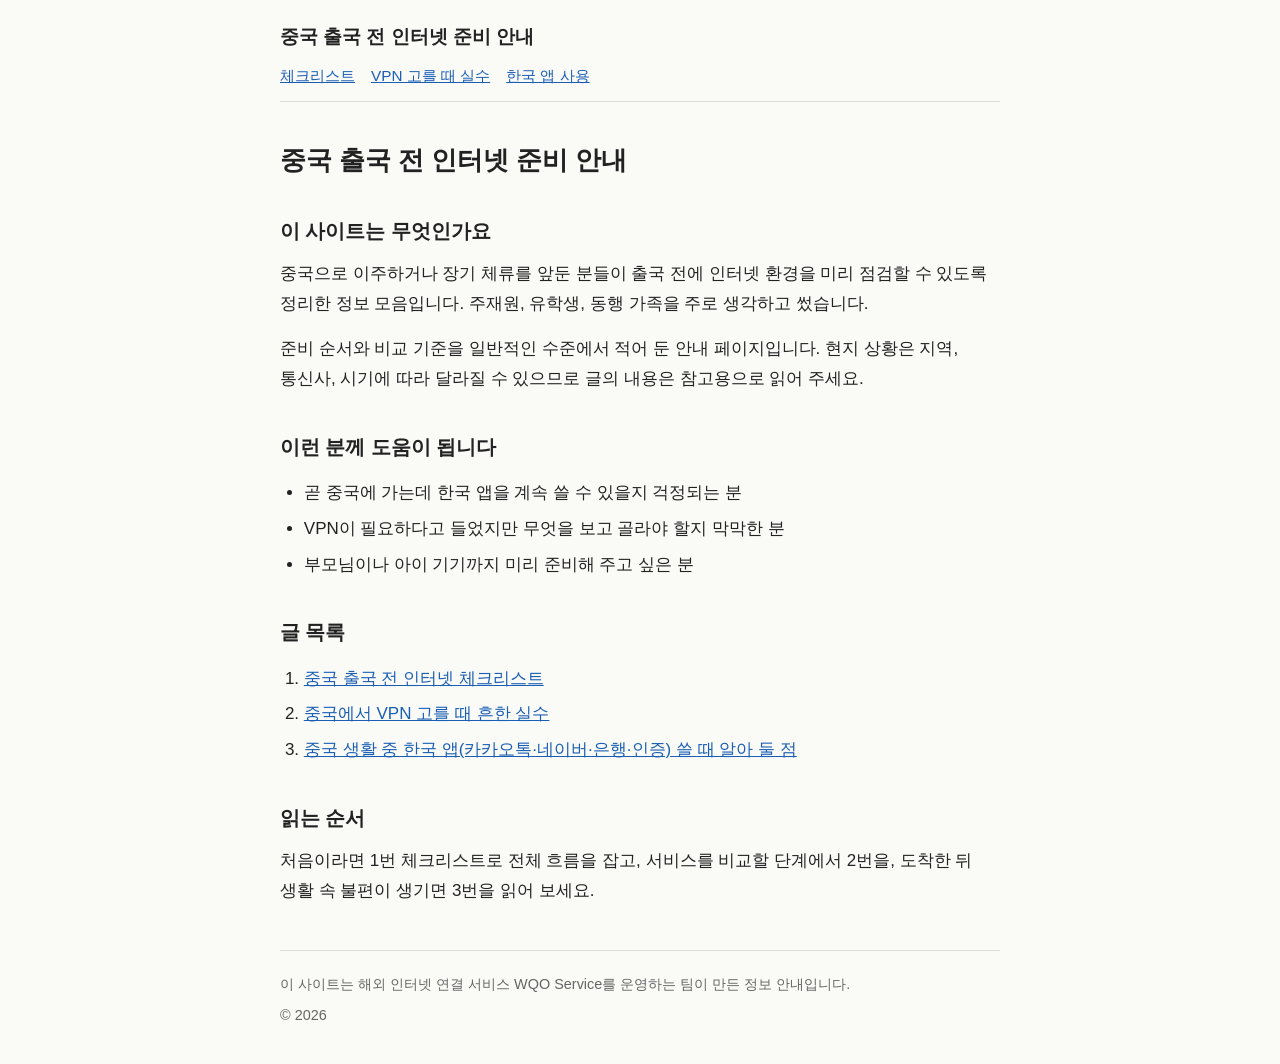
==== index.html @ eefe0dbc "Add files via upload" ====
<!doctype html>
<html lang="ko">
<head>
<meta charset="utf-8">
<meta name="viewport" content="width=device-width, initial-scale=1">
<title>중국 출국 전 인터넷 준비 안내</title>
<meta name="description" content="중국으로 떠나는 주재원·유학생·가족을 위한 출국 전 인터넷 준비 정보 모음입니다.">
<meta name="keywords" content="중국VPN, 중국출국준비, 중국주재원, 중국유학, 중국인터넷">

<link rel="canonical" href="https://chinanetguide.com/">
<link rel="stylesheet" href="style.css">
</head>
<body>
<header class="site"><a class="brand" href="index.html">중국 출국 전 인터넷 준비 안내</a>
<nav aria-label="글 목록"><a href="checklist.html">체크리스트</a><a href="vpn-mistakes.html">VPN 고를 때 실수</a><a href="korean-apps.html">한국 앱 사용</a></nav></header>
<main>
<h1>중국 출국 전 인터넷 준비 안내</h1>
<h2>이 사이트는 무엇인가요</h2>
<p>중국으로 이주하거나 장기 체류를 앞둔 분들이 출국 전에 인터넷 환경을 미리 점검할 수 있도록 정리한 정보 모음입니다. 주재원, 유학생, 동행 가족을 주로 생각하고 썼습니다.</p>
<p>준비 순서와 비교 기준을 일반적인 수준에서 적어 둔 안내 페이지입니다. 현지 상황은 지역, 통신사, 시기에 따라 달라질 수 있으므로 글의 내용은 참고용으로 읽어 주세요.</p>
<h2>이런 분께 도움이 됩니다</h2>
<ul>
<li>곧 중국에 가는데 한국 앱을 계속 쓸 수 있을지 걱정되는 분</li>
<li>VPN이 필요하다고 들었지만 무엇을 보고 골라야 할지 막막한 분</li>
<li>부모님이나 아이 기기까지 미리 준비해 주고 싶은 분</li>
</ul>
<h2>글 목록</h2>
<ol>
<li><a href="checklist.html">중국 출국 전 인터넷 체크리스트</a></li>
<li><a href="vpn-mistakes.html">중국에서 VPN 고를 때 흔한 실수</a></li>
<li><a href="korean-apps.html">중국 생활 중 한국 앱(카카오톡·네이버·은행·인증) 쓸 때 알아 둘 점</a></li>
</ol>
<h2>읽는 순서</h2>
<p>처음이라면 1번 체크리스트로 전체 흐름을 잡고, 서비스를 비교할 단계에서 2번을, 도착한 뒤 생활 속 불편이 생기면 3번을 읽어 보세요.</p>

</main>
<footer><p>이 사이트는 해외 인터넷 연결 서비스 WQO Service를 운영하는 팀이 만든 정보 안내입니다.</p><p>&copy; 2026</p></footer>
</body>
</html>
---- style.css ----
*{box-sizing:border-box}
:root{--bg:#fafaf7;--fg:#222;--muted:#666;--link:#1a5fb4;--line:#ddd;--note:#f0efe8}
@media (prefers-color-scheme:dark){:root{--bg:#16181c;--fg:#e4e4e4;--muted:#9a9a9a;--link:#8ab4f8;--line:#333;--note:#20232a}}
html{font-size:17px}
body{margin:0;padding:0 16px;background:var(--bg);color:var(--fg);font-family:-apple-system,"Apple SD Gothic Neo","Malgun Gothic",sans-serif;line-height:1.8;word-break:keep-all;overflow-wrap:break-word}
header.site,main,footer{max-width:720px;margin:0 auto}
header.site{padding:20px 0 12px;border-bottom:1px solid var(--line)}
.brand{font-weight:700;font-size:1.1rem;color:var(--fg);text-decoration:none}
nav{margin-top:8px;display:flex;flex-wrap:wrap;gap:4px 16px;font-size:.9rem}
a{color:var(--link)}
h1{font-size:1.5rem;line-height:1.4;margin:1.6em 0 .8em}
h2{font-size:1.15rem;line-height:1.4;margin:2em 0 .5em}
p{margin:.8em 0}
ul,ol{padding-left:1.4em}
li{margin:.3em 0}
.note{font-size:.85rem;color:var(--muted);background:var(--note);border-radius:6px;padding:10px 14px;margin-top:2em}
.more{margin-top:2.5em;border-top:1px solid var(--line)}
footer{margin-top:3em;padding:16px 0 32px;border-top:1px solid var(--line);font-size:.85rem;color:var(--muted)}
footer p{margin:.3em 0}
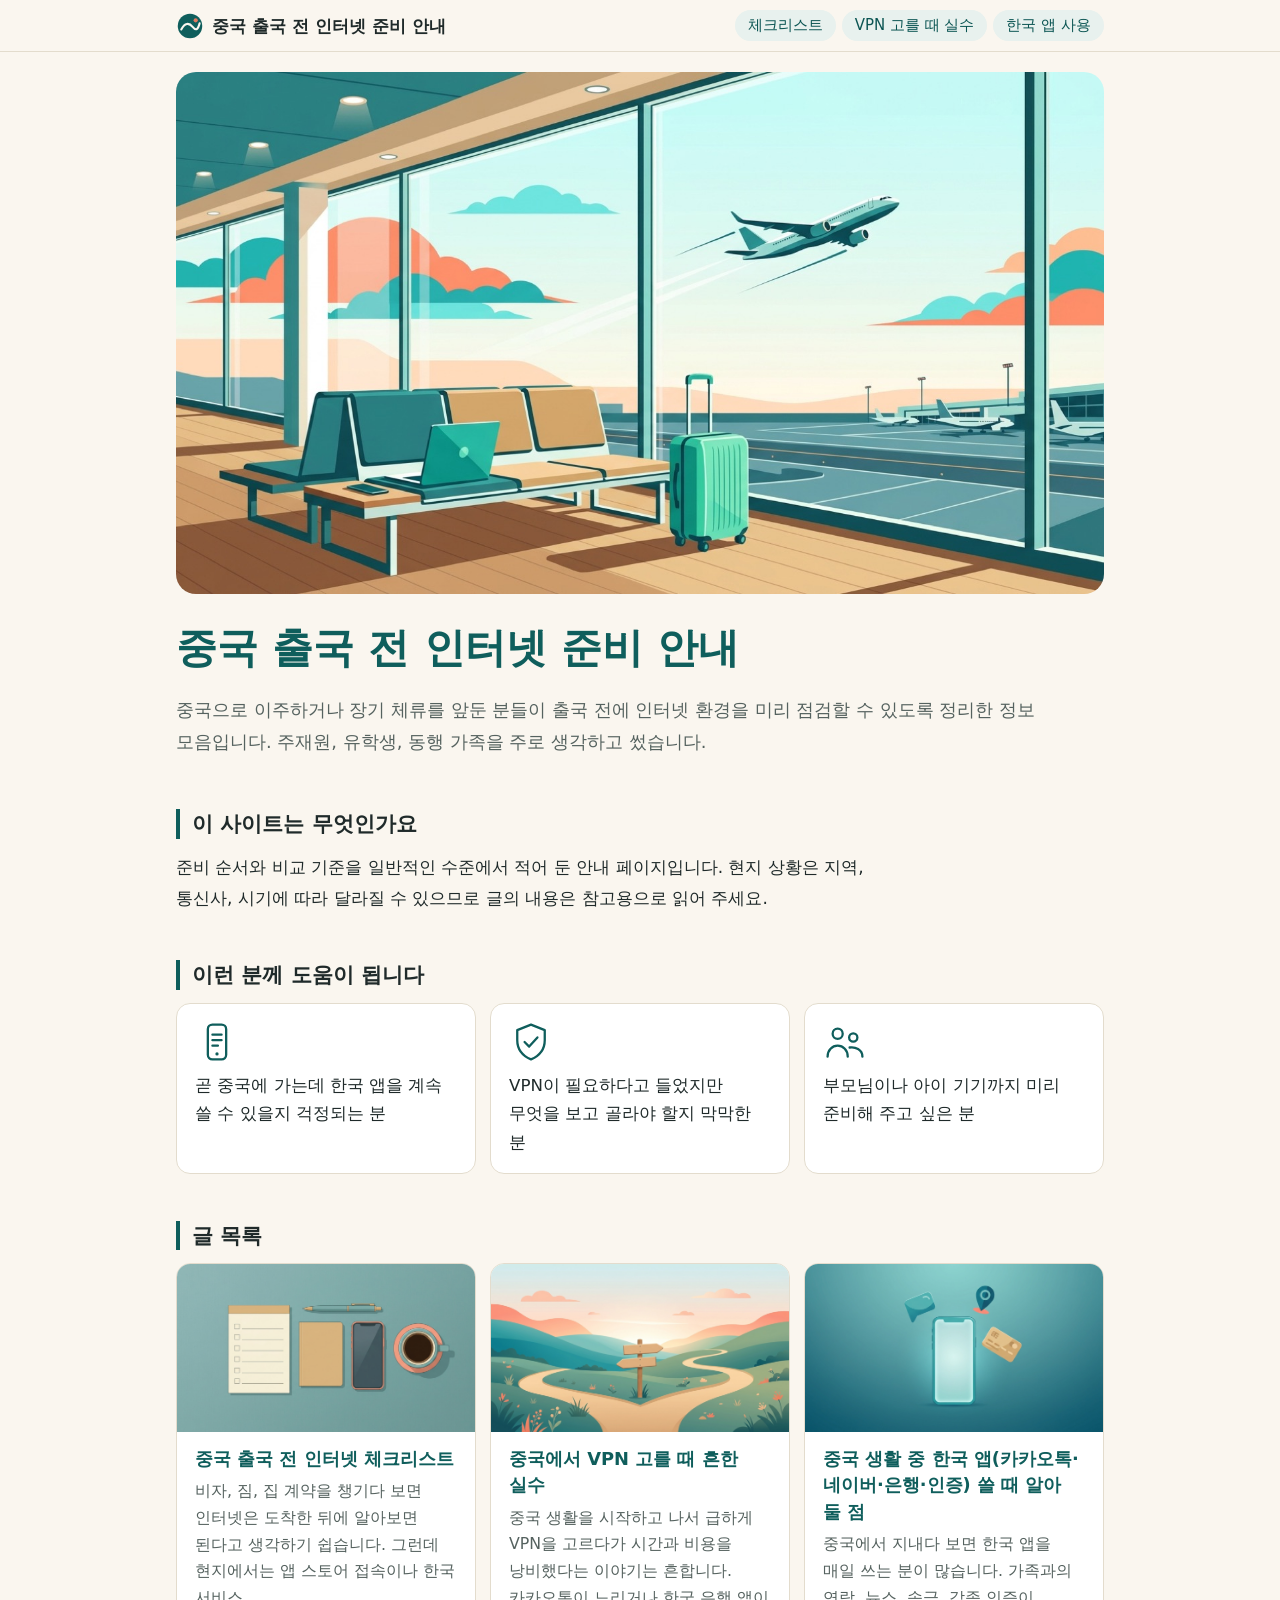
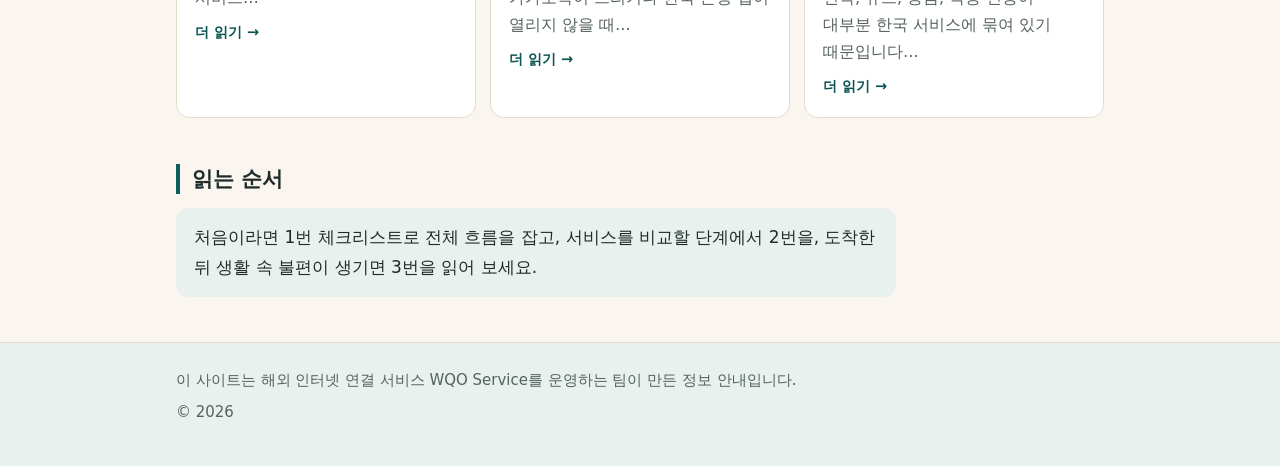
==== commit 7bb3aaf9: "디자인 개선: 삽화, 카드 목록, 색상, 간단한 움직임" ====
--- a/index.html
+++ b/index.html
@@ -10,30 +10,18 @@
 <link rel="canonical" href="https://chinanetguide.com/">
 <link rel="stylesheet" href="style.css">
 </head>
-<body>
-<header class="site"><a class="brand" href="index.html">중국 출국 전 인터넷 준비 안내</a>
-<nav aria-label="글 목록"><a href="checklist.html">체크리스트</a><a href="vpn-mistakes.html">VPN 고를 때 실수</a><a href="korean-apps.html">한국 앱 사용</a></nav></header>
+<body class="home">
+<header class="site"><div class="wrap bar"><a class="brand" href="index.html"><svg class="mark" width="28" height="28" viewBox="0 0 32 32" aria-hidden="true" focusable="false"><circle cx="16" cy="16" r="14" fill="currentColor"/><path d="M6 20c4-8 9-8 13-3s6 3 8-4" fill="none" stroke="#faf6ef" stroke-width="2.4" stroke-linecap="round"/><circle cx="22.5" cy="9.5" r="2.4" fill="#e07a5f"/></svg><span>중국 출국 전 인터넷 준비 안내</span></a>
+<nav aria-label="글 목록"><a href="checklist.html">체크리스트</a><a href="vpn-mistakes.html">VPN 고를 때 실수</a><a href="korean-apps.html">한국 앱 사용</a></nav></div></header>
 <main>
-<h1>중국 출국 전 인터넷 준비 안내</h1>
-<h2>이 사이트는 무엇인가요</h2>
-<p>중국으로 이주하거나 장기 체류를 앞둔 분들이 출국 전에 인터넷 환경을 미리 점검할 수 있도록 정리한 정보 모음입니다. 주재원, 유학생, 동행 가족을 주로 생각하고 썼습니다.</p>
-<p>준비 순서와 비교 기준을 일반적인 수준에서 적어 둔 안내 페이지입니다. 현지 상황은 지역, 통신사, 시기에 따라 달라질 수 있으므로 글의 내용은 참고용으로 읽어 주세요.</p>
-<h2>이런 분께 도움이 됩니다</h2>
-<ul>
-<li>곧 중국에 가는데 한국 앱을 계속 쓸 수 있을지 걱정되는 분</li>
-<li>VPN이 필요하다고 들었지만 무엇을 보고 골라야 할지 막막한 분</li>
-<li>부모님이나 아이 기기까지 미리 준비해 주고 싶은 분</li>
-</ul>
-<h2>글 목록</h2>
-<ol>
-<li><a href="checklist.html">중국 출국 전 인터넷 체크리스트</a></li>
-<li><a href="vpn-mistakes.html">중국에서 VPN 고를 때 흔한 실수</a></li>
-<li><a href="korean-apps.html">중국 생활 중 한국 앱(카카오톡·네이버·은행·인증) 쓸 때 알아 둘 점</a></li>
-</ol>
-<h2>읽는 순서</h2>
-<p>처음이라면 1번 체크리스트로 전체 흐름을 잡고, 서비스를 비교할 단계에서 2번을, 도착한 뒤 생활 속 불편이 생기면 3번을 읽어 보세요.</p>
-
+<section class="hero"><div class="wrap"><span class="ph hero-img"><img src="images/hero.jpg" width="1400" height="788" alt="중국으로 떠나는 여행 준비와 인터넷 연결을 표현한 일러스트"></span><div class="hero-t"><h1>중국 출국 전 인터넷 준비 안내</h1><p class="lead">중국으로 이주하거나 장기 체류를 앞둔 분들이 출국 전에 인터넷 환경을 미리 점검할 수 있도록 정리한 정보 모음입니다. 주재원, 유학생, 동행 가족을 주로 생각하고 썼습니다.</p></div></div></section>
+<div class="wrap">
+<section class="about"><h2>이 사이트는 무엇인가요</h2><p>준비 순서와 비교 기준을 일반적인 수준에서 적어 둔 안내 페이지입니다. 현지 상황은 지역, 통신사, 시기에 따라 달라질 수 있으므로 글의 내용은 참고용으로 읽어 주세요.</p></section>
+<section><h2>이런 분께 도움이 됩니다</h2><ul class="cards3"><li class="card help"><svg viewBox="0 0 48 48" width="44" height="44" aria-hidden="true" focusable="false"><rect x="14" y="5" width="20" height="38" rx="5" fill="none" stroke="currentColor" stroke-width="2.5"/><circle cx="24" cy="37" r="1.8" fill="currentColor"/><path d="M19 16h10M19 22h10M19 28h6" stroke="currentColor" stroke-width="2.5" stroke-linecap="round"/></svg><p>곧 중국에 가는데 한국 앱을 계속 쓸 수 있을지 걱정되는 분</p></li><li class="card help"><svg viewBox="0 0 48 48" width="44" height="44" aria-hidden="true" focusable="false"><path d="M24 5l15 6v11c0 10-6 17-15 21C15 39 9 32 9 22V11z" fill="none" stroke="currentColor" stroke-width="2.5" stroke-linejoin="round"/><path d="M17 24l5 5 9-10" fill="none" stroke="currentColor" stroke-width="2.5" stroke-linecap="round" stroke-linejoin="round"/></svg><p>VPN이 필요하다고 들었지만 무엇을 보고 골라야 할지 막막한 분</p></li><li class="card help"><svg viewBox="0 0 48 48" width="44" height="44" aria-hidden="true" focusable="false"><circle cx="16" cy="15" r="5.5" fill="none" stroke="currentColor" stroke-width="2.5"/><circle cx="33" cy="19" r="4.5" fill="none" stroke="currentColor" stroke-width="2.5"/><path d="M5 40c0-7 5-12 11-12s11 5 11 12M29 30c6-1 14 2 14 10" fill="none" stroke="currentColor" stroke-width="2.5" stroke-linecap="round"/></svg><p>부모님이나 아이 기기까지 미리 준비해 주고 싶은 분</p></li></ul></section>
+<section><h2>글 목록</h2><ol class="arts"><li class="card art"><a href="checklist.html"><span class="ph "><img src="images/checklist.jpg" width="1400" height="788" alt="체크리스트를 점검하는 손과 여행 가방이 놓인 책상 일러스트" loading="lazy"></span><span class="body"><h3>중국 출국 전 인터넷 체크리스트</h3><span class="ex">비자, 짐, 집 계약을 챙기다 보면 인터넷은 도착한 뒤에 알아보면 된다고 생각하기 쉽습니다. 그런데 현지에서는 앱 스토어 접속이나 한국 서비스…</span><span class="more-l">더 읽기</span></span></a></li><li class="card art"><a href="vpn-mistakes.html"><span class="ph "><img src="images/vpn.jpg" width="1400" height="788" alt="여러 서비스를 비교하며 고르는 장면을 표현한 일러스트" loading="lazy"></span><span class="body"><h3>중국에서 VPN 고를 때 흔한 실수</h3><span class="ex">중국 생활을 시작하고 나서 급하게 VPN을 고르다가 시간과 비용을 낭비했다는 이야기는 흔합니다. 카카오톡이 느리거나 한국 은행 앱이 열리지 않을 때…</span><span class="more-l">더 읽기</span></span></a></li><li class="card art"><a href="korean-apps.html"><span class="ph "><img src="images/apps.jpg" width="1400" height="788" alt="휴대폰 화면에 여러 앱 아이콘이 놓인 일러스트" loading="lazy"></span><span class="body"><h3>중국 생활 중 한국 앱(카카오톡·네이버·은행·인증) 쓸 때 알아 둘 점</h3><span class="ex">중국에서 지내다 보면 한국 앱을 매일 쓰는 분이 많습니다. 가족과의 연락, 뉴스, 송금, 각종 인증이 대부분 한국 서비스에 묶여 있기 때문입니다…</span><span class="more-l">더 읽기</span></span></a></li></ol></section>
+<section class="order"><h2>읽는 순서</h2><p>처음이라면 1번 체크리스트로 전체 흐름을 잡고, 서비스를 비교할 단계에서 2번을, 도착한 뒤 생활 속 불편이 생기면 3번을 읽어 보세요.</p></section>
+</div>
 </main>
-<footer><p>이 사이트는 해외 인터넷 연결 서비스 WQO Service를 운영하는 팀이 만든 정보 안내입니다.</p><p>&copy; 2026</p></footer>
+<footer><div class="wrap"><p>이 사이트는 해외 인터넷 연결 서비스 WQO Service를 운영하는 팀이 만든 정보 안내입니다.</p><p>&copy; 2026</p></div></footer>
 </body>
 </html>
--- a/style.css
+++ b/style.css
@@ -1,19 +1,90 @@
 *{box-sizing:border-box}
-:root{--bg:#fafaf7;--fg:#222;--muted:#666;--link:#1a5fb4;--line:#ddd;--note:#f0efe8}
-@media (prefers-color-scheme:dark){:root{--bg:#16181c;--fg:#e4e4e4;--muted:#9a9a9a;--link:#8ab4f8;--line:#333;--note:#20232a}}
-html{font-size:17px}
-body{margin:0;padding:0 16px;background:var(--bg);color:var(--fg);font-family:-apple-system,"Apple SD Gothic Neo","Malgun Gothic",sans-serif;line-height:1.8;word-break:keep-all;overflow-wrap:break-word}
-header.site,main,footer{max-width:720px;margin:0 auto}
-header.site{padding:20px 0 12px;border-bottom:1px solid var(--line)}
-.brand{font-weight:700;font-size:1.1rem;color:var(--fg);text-decoration:none}
-nav{margin-top:8px;display:flex;flex-wrap:wrap;gap:4px 16px;font-size:.9rem}
+:root{--bg:#faf6ef;--surface:#fff;--fg:#1f2a2a;--muted:#55625f;--primary:#0f5e5c;--primary-fg:#fff;--link:#0b5553;--line:#e3dccd;--soft:#e8f1ee;--note:#fdece6;--accent:#e07a5f;--ph:#cfe3df}
+@media (prefers-color-scheme:dark){:root{--bg:#10191a;--surface:#182324;--fg:#e8eeed;--muted:#a3b3b0;--primary:#5fc2bb;--primary-fg:#082524;--link:#7fd6cf;--line:#2a3a3b;--soft:#1d3130;--note:#2c2321;--accent:#ee9a82;--ph:#1d3130}}
+html{font-size:17px;-webkit-text-size-adjust:100%}
+body{margin:0;background:var(--bg);color:var(--fg);font-family:-apple-system,BlinkMacSystemFont,"Apple SD Gothic Neo","Malgun Gothic","Noto Sans KR",system-ui,sans-serif;line-height:1.8;word-break:keep-all;overflow-wrap:break-word}
+.wrap{max-width:960px;margin:0 auto;padding:0 16px}
 a{color:var(--link)}
-h1{font-size:1.5rem;line-height:1.4;margin:1.6em 0 .8em}
-h2{font-size:1.15rem;line-height:1.4;margin:2em 0 .5em}
+a:focus-visible{outline:3px solid var(--accent);outline-offset:2px}
+header.site{position:sticky;top:0;z-index:10;background:var(--bg);border-bottom:1px solid var(--line)}
+.bar{display:flex;flex-wrap:wrap;align-items:center;justify-content:space-between;gap:8px 16px;padding-top:10px;padding-bottom:10px}
+.brand{display:flex;align-items:center;gap:8px;color:var(--primary);font-weight:700;font-size:1rem;line-height:1.3;text-decoration:none}
+.brand span{color:var(--fg)}
+.mark{flex:none;color:var(--primary)}
+nav{display:flex;flex-wrap:wrap;gap:6px;font-size:.88rem}
+nav a{display:inline-block;padding:2px 12px;border-radius:999px;background:var(--soft);color:var(--link);text-decoration:none;line-height:1.7;border:1px solid transparent}
+nav a:hover{border-color:var(--primary)}
+h1{font-size:1.7rem;line-height:1.4;margin:0 0 .6em;color:var(--primary)}
+h2{font-size:1.25rem;line-height:1.4;margin:2.2em 0 .6em;padding-left:12px;border-left:4px solid var(--primary)}
+h3{font-size:1.05rem;line-height:1.5;margin:0 0 .3em}
 p{margin:.8em 0}
 ul,ol{padding-left:1.4em}
-li{margin:.3em 0}
-.note{font-size:.85rem;color:var(--muted);background:var(--note);border-radius:6px;padding:10px 14px;margin-top:2em}
-.more{margin-top:2.5em;border-top:1px solid var(--line)}
-footer{margin-top:3em;padding:16px 0 32px;border-top:1px solid var(--line);font-size:.85rem;color:var(--muted)}
+li{margin:.4em 0}
+.ph{display:block;background:var(--ph);aspect-ratio:16/9;border-radius:14px;overflow:hidden}
+.ph img{display:block;width:100%;height:auto;aspect-ratio:16/9;object-fit:cover}
+.hero{padding:20px 0 4px}
+.hero-img{border-radius:20px}
+.hero-t{padding:20px 0 0}
+.hero h1{font-size:1.9rem;margin-bottom:.4em}
+.lead{font-size:1.05rem;color:var(--muted);margin:0}
+.cards3,.arts{list-style:none;padding:0;margin:0;display:grid;gap:14px}
+.card{margin:0;background:var(--surface);border:1px solid var(--line);border-radius:14px;overflow:hidden}
+.help{padding:16px 18px;color:var(--primary)}
+.help p{margin:.5em 0 0;color:var(--fg);font-size:.98rem;line-height:1.7}
+.help svg{display:block}
+.art a{display:block;color:inherit;text-decoration:none;height:100%}
+.art .ph{border-radius:0}
+.art .body{display:block;padding:14px 18px 16px}
+.art h3{color:var(--primary)}
+.art a:hover h3{text-decoration:underline}
+.ex{display:block;color:var(--muted);font-size:.93rem;line-height:1.7}
+.more-l{display:inline-block;margin-top:.5em;font-size:.85rem;font-weight:700;color:var(--link)}
+.more-l::after{content:" \2192"}
+.about p,.order p{max-width:720px}
+.order p{background:var(--soft);border-radius:12px;padding:14px 18px}
+.cover{padding-top:20px}
+.cover-img{border-radius:20px}
+.prose{max-width:752px;padding-top:24px}
+.prose h1{font-size:1.65rem}
+.prose p,.prose li{font-size:1.06rem}
+.prose ul,.prose ol{padding-left:1.4em}
+ol.check{list-style:none;padding:0;counter-reset:n}
+ol.check li{position:relative;padding:10px 14px 10px 46px;margin:8px 0;background:var(--surface);border:1px solid var(--line);border-radius:10px}
+ol.check li::before{content:"";position:absolute;left:14px;top:.95em;width:20px;height:20px;border:2px solid var(--primary);border-radius:6px;background:var(--bg)}
+ol.check li::after{content:"";position:absolute;left:20px;top:calc(.95em + 3px);width:6px;height:11px;border:solid var(--primary);border-width:0 2.5px 2.5px 0;transform:rotate(45deg)}
+.prose ul:not(.x){list-style:none;padding-left:0}
+.prose ul>li{position:relative;padding-left:30px}
+.prose ul>li::before{content:"";position:absolute;left:3px;top:.62em;width:15px;height:15px;border:2px solid var(--primary);border-radius:4px;background:var(--bg)}
+.note{margin:2em 0 0;background:var(--note);border-left:4px solid var(--accent);border-radius:10px;padding:2px 18px}
+.note p{font-size:.95rem;margin:.8em 0;color:var(--fg)}
+.more{padding-bottom:8px;max-width:960px}
+.arts.small{grid-template-columns:1fr}
+.arts.small .art h3{font-size:.98rem}
+.arts.small .art .body{padding:10px 14px 12px}
+.back a{display:block;color:var(--link);text-decoration:none;height:100%}
+.back .body{display:block;padding:14px 18px}
+.back h3{color:var(--link)}
+footer{margin-top:3em;padding:20px 0 36px;background:var(--soft);border-top:1px solid var(--line);font-size:.88rem;color:var(--muted)}
 footer p{margin:.3em 0}
+.nf .prose{min-height:40vh}
+@media (min-width:700px){
+.hero h1{font-size:2.4rem}
+.cards3{grid-template-columns:repeat(3,1fr)}
+.arts{grid-template-columns:repeat(3,1fr)}
+.arts.small{grid-template-columns:repeat(3,1fr)}
+.hero-t{padding-top:26px}
+}
+@media (max-width:420px){.hero h1{font-size:1.6rem}h1{font-size:1.45rem}}
+
+/* 간단한 움직임(11-09): 들어올 때 살짝 떠오름, 카드 위에 올리면 들림. 움직임 줄이기 설정이면 끔 */
+@keyframes rise{from{opacity:0;transform:translateY(14px)}to{opacity:1;transform:none}}
+main>*{animation:rise .6s ease-out both}
+main>*:nth-child(2){animation-delay:.08s}
+main>*:nth-child(3){animation-delay:.16s}
+main>*:nth-child(4){animation-delay:.24s}
+main>*:nth-child(n+5){animation-delay:.3s}
+a[class*="card"],.card,article.card{transition:transform .2s ease,box-shadow .2s ease}
+a[class*="card"]:hover,.card:hover{transform:translateY(-4px);box-shadow:0 10px 24px rgba(15,94,92,.14)}
+img{transition:transform .4s ease}
+a:hover img{transform:scale(1.03)}
+@media (prefers-reduced-motion:reduce){*{animation:none!important;transition:none!important}}
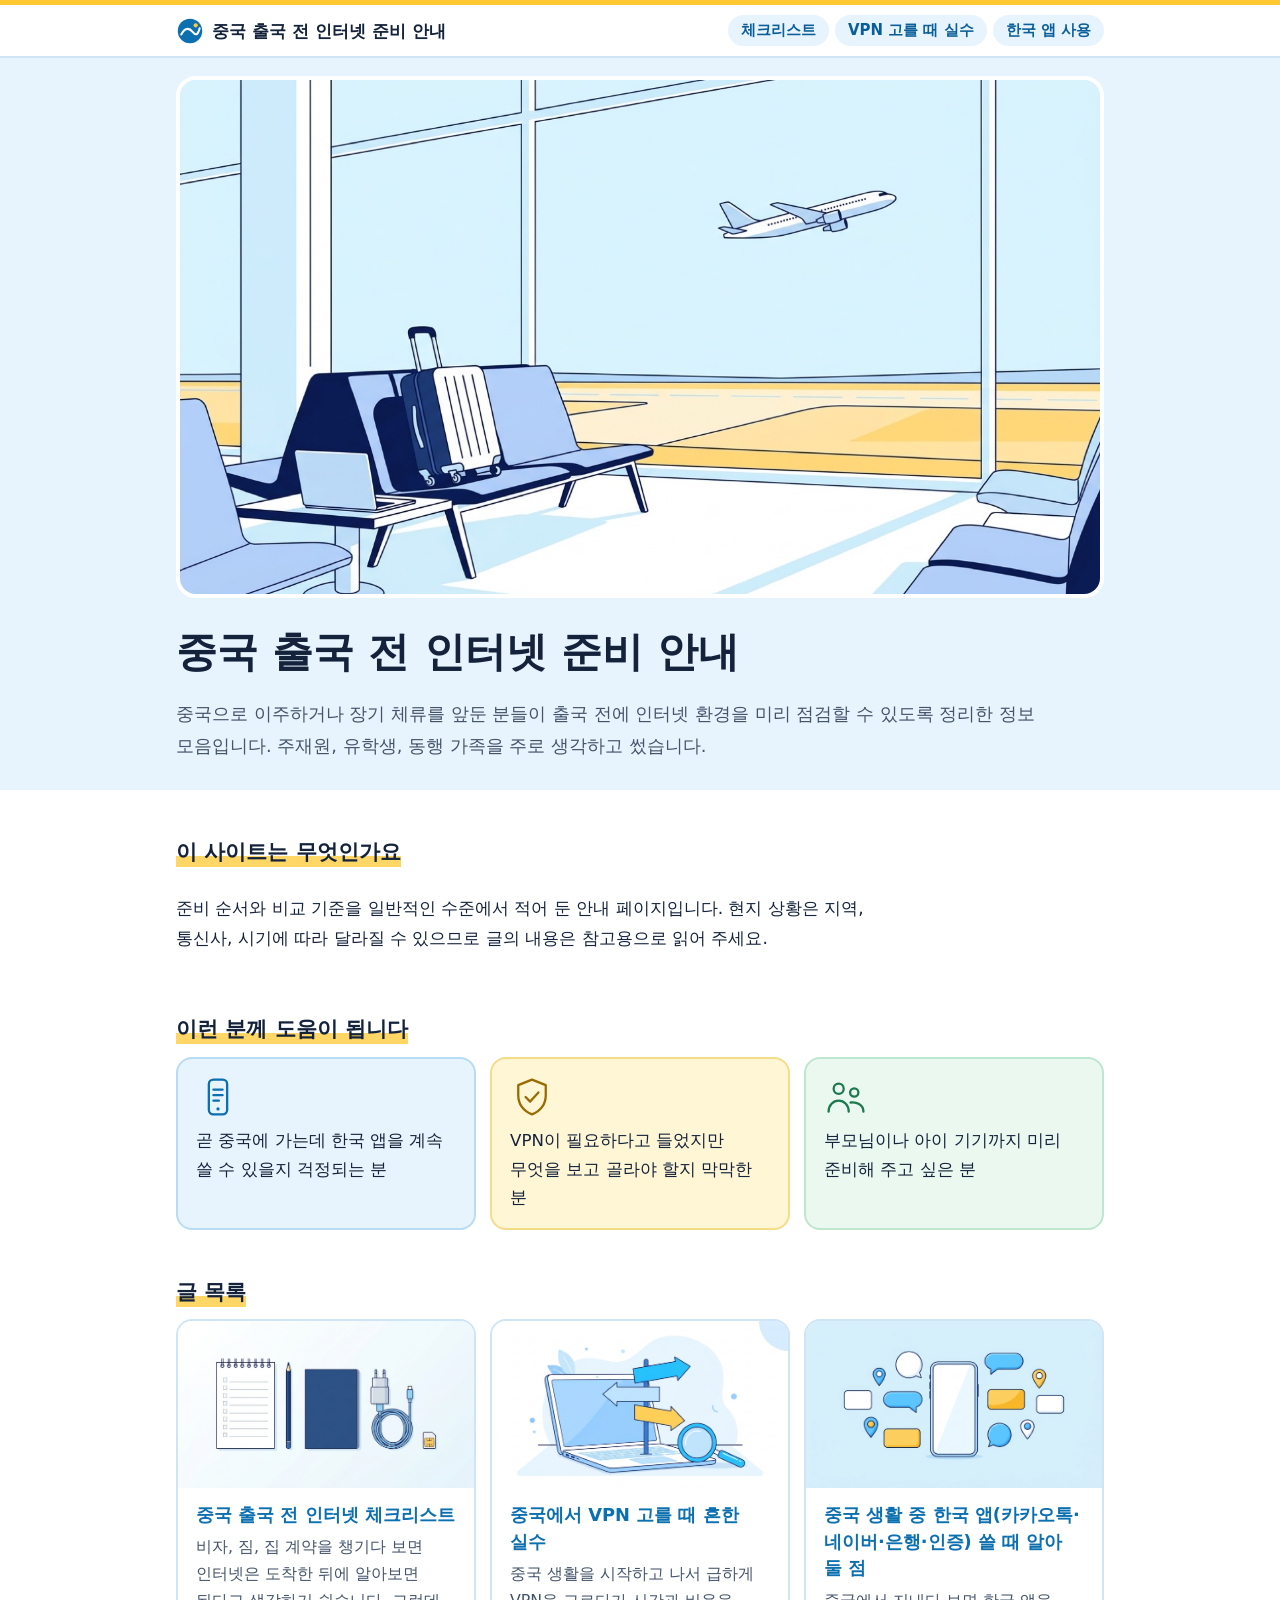
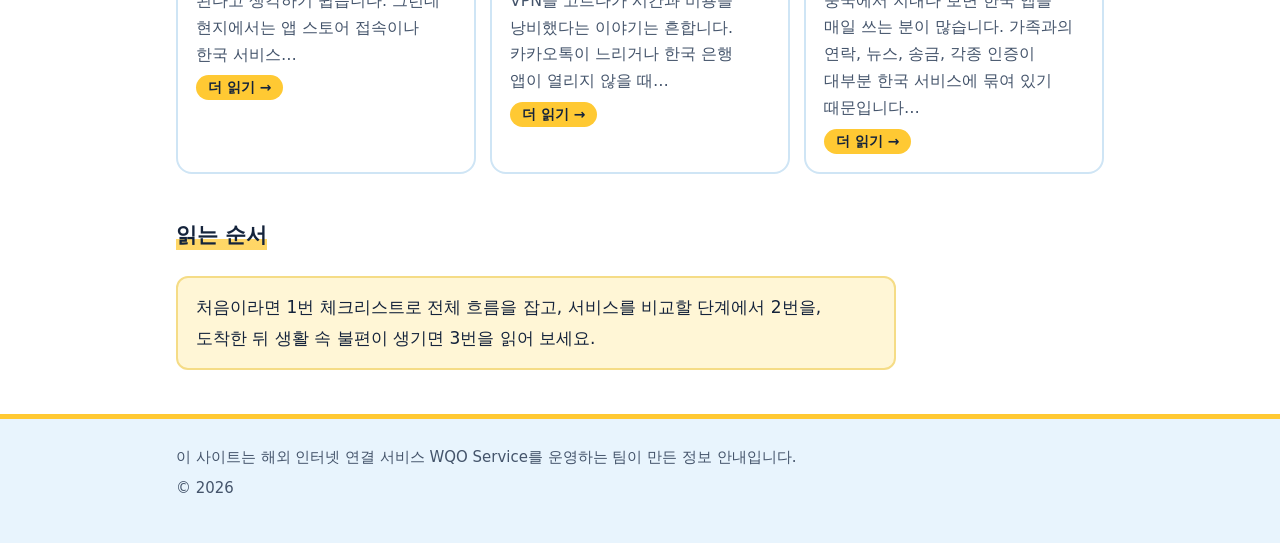
==== commit 8fc694c3: "디자인 개선 v4(밝은 톤)" ====
--- a/index.html
+++ b/index.html
@@ -11,7 +11,7 @@
 <link rel="stylesheet" href="style.css">
 </head>
 <body class="home">
-<header class="site"><div class="wrap bar"><a class="brand" href="index.html"><svg class="mark" width="28" height="28" viewBox="0 0 32 32" aria-hidden="true" focusable="false"><circle cx="16" cy="16" r="14" fill="currentColor"/><path d="M6 20c4-8 9-8 13-3s6 3 8-4" fill="none" stroke="#faf6ef" stroke-width="2.4" stroke-linecap="round"/><circle cx="22.5" cy="9.5" r="2.4" fill="#e07a5f"/></svg><span>중국 출국 전 인터넷 준비 안내</span></a>
+<header class="site"><div class="wrap bar"><a class="brand" href="index.html"><svg class="mark" width="28" height="28" viewBox="0 0 32 32" aria-hidden="true" focusable="false"><circle cx="16" cy="16" r="14" fill="currentColor"/><path d="M6 20c4-8 9-8 13-3s6 3 8-4" fill="none" stroke="#fff" stroke-width="2.4" stroke-linecap="round"/><circle cx="22.5" cy="9.5" r="2.4" fill="#ffc933"/></svg><span>중국 출국 전 인터넷 준비 안내</span></a>
 <nav aria-label="글 목록"><a href="checklist.html">체크리스트</a><a href="vpn-mistakes.html">VPN 고를 때 실수</a><a href="korean-apps.html">한국 앱 사용</a></nav></div></header>
 <main>
 <section class="hero"><div class="wrap"><span class="ph hero-img"><img src="images/hero.jpg" width="1400" height="788" alt="중국으로 떠나는 여행 준비와 인터넷 연결을 표현한 일러스트"></span><div class="hero-t"><h1>중국 출국 전 인터넷 준비 안내</h1><p class="lead">중국으로 이주하거나 장기 체류를 앞둔 분들이 출국 전에 인터넷 환경을 미리 점검할 수 있도록 정리한 정보 모음입니다. 주재원, 유학생, 동행 가족을 주로 생각하고 썼습니다.</p></div></div></section>
--- a/style.css
+++ b/style.css
@@ -1,6 +1,6 @@
 *{box-sizing:border-box}
-:root{--bg:#faf6ef;--surface:#fff;--fg:#1f2a2a;--muted:#55625f;--primary:#0f5e5c;--primary-fg:#fff;--link:#0b5553;--line:#e3dccd;--soft:#e8f1ee;--note:#fdece6;--accent:#e07a5f;--ph:#cfe3df}
-@media (prefers-color-scheme:dark){:root{--bg:#10191a;--surface:#182324;--fg:#e8eeed;--muted:#a3b3b0;--primary:#5fc2bb;--primary-fg:#082524;--link:#7fd6cf;--line:#2a3a3b;--soft:#1d3130;--note:#2c2321;--accent:#ee9a82;--ph:#1d3130}}
+:root{--bg:#fff;--surface:#fff;--fg:#14233b;--muted:#44546b;--primary:#0b6fb0;--primary-fg:#fff;--link:#0a5f9a;--line:#cfe5f5;--soft:#e8f4fd;--note:#fff6d6;--accent:#ffc933;--accent-d:#e0a800;--ph:#dff0fc}
+@media (prefers-color-scheme:dark){:root{--bg:#0e1a2b;--surface:#15243a;--fg:#eaf1fa;--muted:#a9b9cf;--primary:#6cc0f5;--primary-fg:#08233a;--link:#8ccfff;--line:#243a57;--soft:#17304d;--note:#2d2a16;--accent:#ffd34d;--accent-d:#ffd34d;--ph:#17304d}}
 html{font-size:17px;-webkit-text-size-adjust:100%}
 body{margin:0;background:var(--bg);color:var(--fg);font-family:-apple-system,BlinkMacSystemFont,"Apple SD Gothic Neo","Malgun Gothic","Noto Sans KR",system-ui,sans-serif;line-height:1.8;word-break:keep-all;overflow-wrap:break-word}
 .wrap{max-width:960px;margin:0 auto;padding:0 16px}
@@ -83,8 +83,30 @@
 main>*:nth-child(3){animation-delay:.16s}
 main>*:nth-child(4){animation-delay:.24s}
 main>*:nth-child(n+5){animation-delay:.3s}
-a[class*="card"],.card,article.card{transition:transform .2s ease,box-shadow .2s ease}
-a[class*="card"]:hover,.card:hover{transform:translateY(-4px);box-shadow:0 10px 24px rgba(15,94,92,.14)}
-img{transition:transform .4s ease}
-a:hover img{transform:scale(1.03)}
 @media (prefers-reduced-motion:reduce){*{animation:none!important;transition:none!important}}
+
+/* v4 bright */
+header.site{border-bottom:0;border-top:5px solid var(--accent);box-shadow:0 2px 0 var(--line)}
+nav a{background:var(--soft);font-weight:600}
+nav a:hover{background:var(--primary);color:#fff}
+h1{color:var(--fg)}
+h2{border-left:0;padding-left:0;display:inline-block;background:linear-gradient(transparent 62%,var(--accent) 62%);background:linear-gradient(transparent 62%,rgba(255,201,51,.75) 62%)}
+.hero{background:var(--soft);padding:20px 0 28px;margin-bottom:0}
+.hero h1{color:var(--fg)}
+.hero-img{border:4px solid #fff}
+.lead{color:var(--muted)}
+.card{border:2px solid var(--line);border-radius:16px}
+.cards3 .help:nth-child(1){background:var(--soft);border-color:#b8dcf3}
+.cards3 .help:nth-child(2){background:var(--note);border-color:#f5dc86;color:#9a6b00}
+.cards3 .help:nth-child(3){background:#eaf8f0;border-color:#bfe6cf;color:#1d7a4d}
+.cards3 .help:nth-child(2) svg,.cards3 .help:nth-child(3) svg{color:inherit}
+.art h3{color:var(--primary)}
+.more-l{display:inline-block;background:var(--accent);color:#14233b;padding:0 12px;border-radius:999px;line-height:1.8;font-size:.82rem}
+.back{background:var(--note);border-color:#f5dc86}
+.order p{background:var(--note);border:2px solid #f5dc86}
+ol.check li{border:2px solid var(--line)}
+ol.check li::before{border-color:var(--primary);background:var(--soft)}
+.prose ul>li::before{border-color:var(--primary);background:var(--note)}
+.note{border-left:6px solid var(--accent);border:2px solid #f5dc86;border-left:6px solid var(--accent-d)}
+footer{background:var(--soft);border-top:5px solid var(--accent)}
+@media (prefers-color-scheme:dark){.cards3 .help:nth-child(n){background:var(--soft);color:var(--primary);border-color:var(--line)}.back,.order p,.note{border-color:#4a4220}.hero-img{border-color:var(--surface)}}
